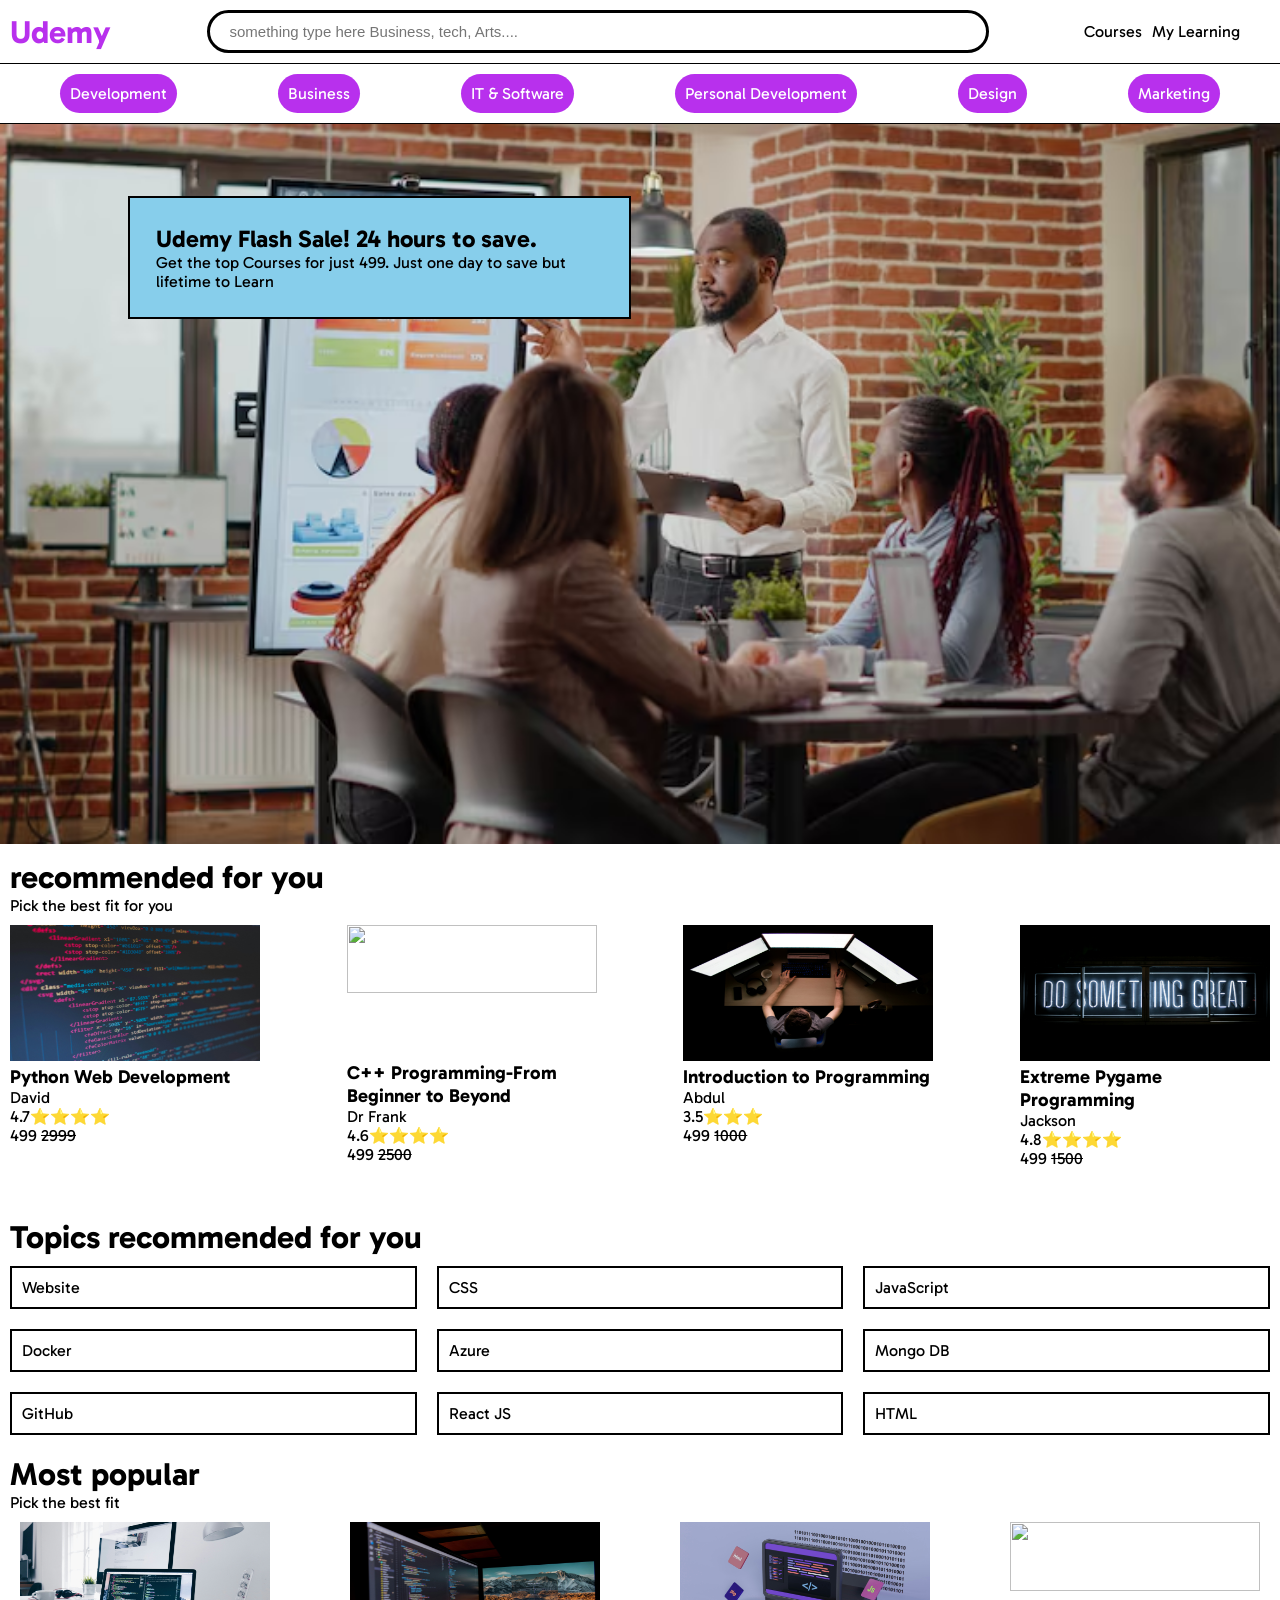
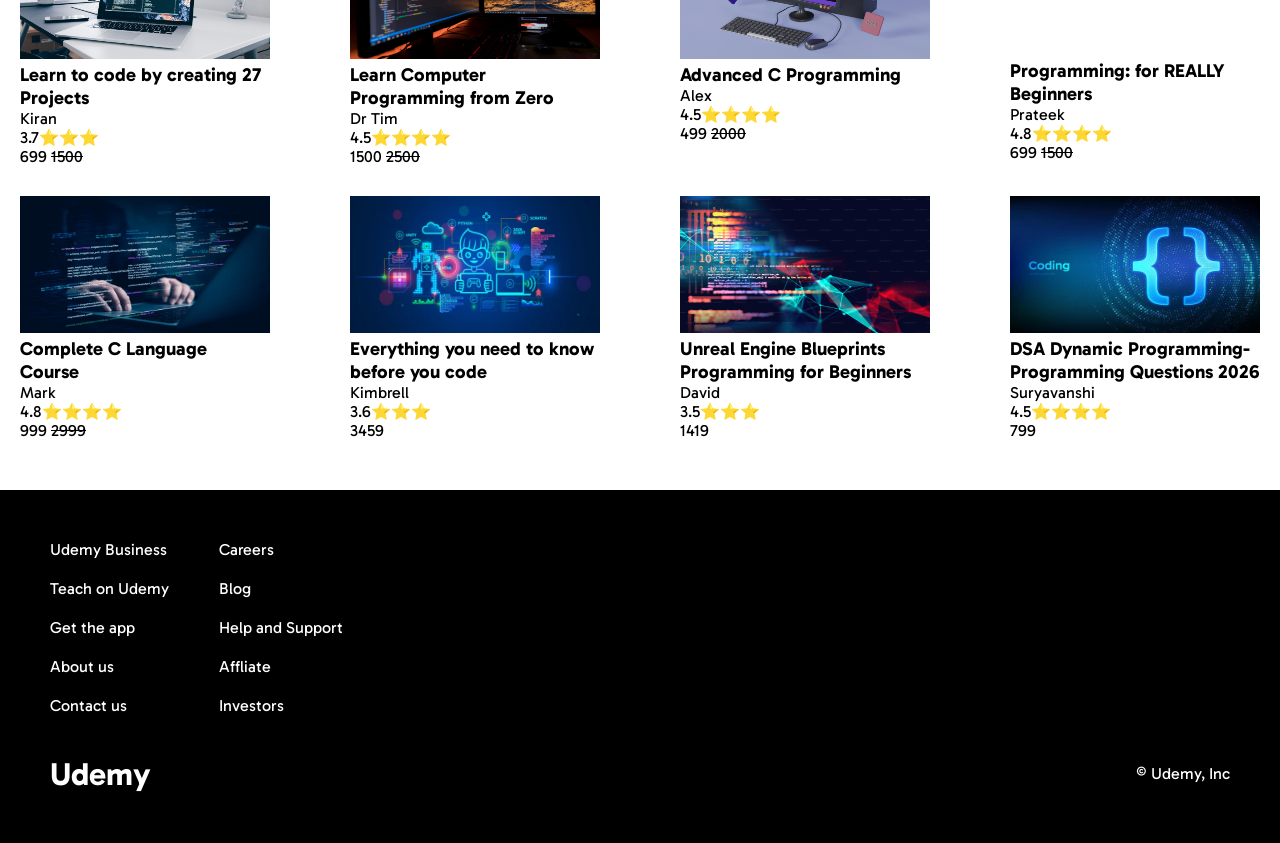
==== index.html @ 059dd9d1 "Updated project structure" ====
<!DOCTYPE html>
<html lang="en">

<head>
    <meta charset="UTF-8">
    <meta name="viewport" content="width=device-width, initial-scale=1.0">
    <title>Udemy</title>
    <link rel="stylesheet" href="style.css">
    <link rel="stylesheet" href="https://cdnjs.cloudflare.com/ajax/libs/font-awesome/7.0.1/css/all.min.css"
        integrity="sha512-2SwdPD6INVrV/lHTZbO2nodKhrnDdJK9/kg2XD1r9uGqPo1cUbujc+IYdlYdEErWNu69gVcYgdxlmVmzTWnetw=="
        crossorigin="anonymous" referrerpolicy="no-referrer" />
    <link rel="preconnect" href="https://fonts.googleapis.com">
    <link rel="preconnect" href="https://fonts.gstatic.com" crossorigin>
    <link href="https://fonts.googleapis.com/css2?family=Gabarito:wght@400..900&display=swap" rel="stylesheet">
</head>

<body>
    <div class="navbar">
        <div class="navbar-s1">
            <h1 class="navbar-s1__title">Udemy</h1>
        </div>
        <div class="navbar-s2">
            <i class="fa-solid fa-magnifying-glass" style="color: rgb(0, 1, 2);"></i>
            <input placeholder="something type here Business, tech, Arts....">
        </div>
        <div class="navbar-s3">
            <p>Courses</p>
            <!-- <p>My Learning</p> -->
             <div class="mylearning">
                <P>My Learning</P>
                <div class="mylearning__popup">
                    <p>You didn't purchase anything yet</p>

                </div>
             </div>
            <i class="fa-solid fa-cart-shopping" style="color: rgb(0, 1, 2);"></i>
            <i class="fa-solid fa-bell" style="color: rgb(0, 1, 2);"></i>
            <i class="fa-solid fa-user" style="color: rgb(0, 1, 2);"></i>
        </div>

    </div>
    <div class="catagories">
        <p>Development</p>
        <p>Business</p>
        <p>IT & Software</p>
        <p>Personal Development</p>
        <p>Design</p>
        <p>Marketing</p>

    </div>
    <div class="sale-image">
        <img src="./image/sales-image.jpg" alt="sale Image">
        <div class="sale-image__offer">
            <h2>Udemy Flash Sale! 24 hours to save.</h2>
            <p>Get the top Courses for just 499. Just one day to save but lifetime to Learn</p>

        </div>

    </div>
    <div class="recommended">
        <h1 class="recommended__title">recommended for you</h1>
        <p>Pick the best fit for you</p>
        <div class="recommended__container">
            <div class="course-card">
                <img src="./image/c1.jpg">
                <h3>Python Web Development</h3>
                <p>David</p>
                <p>4.7⭐⭐⭐⭐</p>
                <p>499 <del>2999</del></p>

            </div>
            <div class="course-card">
                <img src="./image/c2.jpg">
                <h3>C++ Programming-From Beginner to Beyond</h3>
                <p>Dr Frank</p>
                <p>4.6⭐⭐⭐⭐</p>
                <p>499 <del>2500</del></p>

            </div>
            <div class="course-card">
                <img src="./image/c3.jpg">
                <h3>Introduction to Programming</h3>
                <p>Abdul</p>
                <p>3.5⭐⭐⭐</p>
                <p>499 <del>1000</del></p>

            </div>
            <div class="course-card">
                <img src="./image/c4.jpg">
                <h3>Extreme Pygame Programming</h3>
                <p>Jackson</p>
                <p>4.8⭐⭐⭐⭐</p>
                <p>499 <del>1500</del></p>

            </div>

        </div>

    </div>
    <div class="topics">
        <h1 class="topics__tittle">Topics recommended for you</h1>
        <div class="topics__container">
            <p>Website</p>
            <p>CSS</p>
            <p>JavaScript</p>
            <p>Docker</p>
            <p>Azure</p>
            <p>Mongo DB</p>
            <p>GitHub</p>
            <p>React JS</p>
            <p>HTML</p>
        </div>

    </div>
    <div class="popular">
        <h1 class="popular__title">Most popular</h1>
        <p class="popular__subtitle">Pick the best fit</p>
        <div class="popular__container">
            <div class="course-card">
                <img src="./image/c5.jpg">
                <h3>Learn to code by creating 27 Projects</h3>
                <p>Kiran</p>
                <p>3.7⭐⭐⭐</p>
                <p>699 <del>1500</del></p>

            </div>
            <div class="course-card">
                <img src="./image/c6.jpg">
                <h3>Learn Computer Programming from Zero</h3>
                <p>Dr Tim</p>
                <p>4.5⭐⭐⭐⭐</p>
                <p>1500 <del>2500</del></p>

            </div>
            <div class="course-card">
                <img src="./image/c7.jpg">
                <h3>Advanced C Programming</h3>
                <p>Alex</p>
                <p>4.5⭐⭐⭐⭐</p>
                <p>499 <del>2000</del></p>

            </div>
            <div class="course-card">
                <img src="./image/c8.jpg">
                <h3>Programming: for REALLY Beginners</h3>
                <p>Prateek</p>
                <p>4.8⭐⭐⭐⭐</p>
                <p>699 <del>1500</del></p>

            </div>


            <div class="course-card">
                <img src="./image/c9.jpg">
                <h3> Complete C Language Course</h3>
                <p>Mark</p>
                <p>4.8⭐⭐⭐⭐</p>
                <p>999 <del>2999</del></p>

            </div>
            <div class="course-card">
                <img src="./image/c10.jpg">
                <h3>Everything you need to know before you code</h3>
                <p>Kimbrell</p>
                <p>3.6⭐⭐⭐</p>
                <p>3459</p>

            </div>
            <div class="course-card">
                <img src="./image/c11.jpg">
                <h3>Unreal Engine Blueprints Programming for Beginners</h3>
                <p>David</p>
                <p>3.5⭐⭐⭐</p>
                <p>1419</p>

            </div>
            <div class="course-card">
                <img src="./image/c12.jpg">
                <h3>DSA Dynamic Programming-Programming Questions 2026</h3>
                <p>Suryavanshi</p>
                <p>4.5⭐⭐⭐⭐</p>
                <p>799</p>

            </div>

        </div>

    </div>
    <div class="footer">
        <div class="footer_1">
            <div class="footer_1__s1">
                <p>Udemy Business</p>
                <p>Teach on Udemy</p>
                <p>Get the app</p>
                <p>About us</p>
                <p>Contact us</p>

            </div>
            <div class="footer_1__s2">
                <p>Careers</p>
                <p>Blog</p>
                <p>Help and Support</p>
                <p>Affliate</p>
                <p>Investors</p>

            </div>

        </div>
        <div class="footer_2">
            <h1>Udemy</h1>
            <p>&copy; Udemy, Inc</p>

        </div>
    </div>
</body>

</html>
---- style.css ----
* {
    margin: 0;
    padding: 0;
}

body {
    font-family: "Gabarito", sans-serif;
}

.navbar {
    padding: 10px;
    display: flex;
    justify-content: space-between;
    border-bottom: solid black 1px;
    gap: 10px;
    align-items: center;
    position: sticky;
    top: 0;
    background-color: white;
    z-index: 1;
}

.navbar-s1__title {
    color: #B830ED;
}

.navbar-s2 {
    padding: 10px;
    border: solid black;
    border-radius: 30px;
    width: 60%;
    display: flex;
    gap: 10px;
    align-items: center;
}

.navbar-s2 input {
    border: none;
    width: 100%;
    font-size: 15px;
    background-color: transparent;
}

.navbar-s2 input:focus {
    outline: none;
}

.navbar-s3 {
    display: flex;
    gap: 10px;
    align-items: center;
}
/*My Learning Popup*/
.mylearning{
position: relative;
cursor: pointer;
}
.mylearning__popup{
    position: absolute;
    background-color: white;
    border: solid black 1px;
    width: 100px;
    top: 150%;
    padding: 20px;
    right: 0;
    display: none;
}
.mylearning:hover .mylearning__popup{
    display: block;
}

.catagories {
    display: flex;
    padding: 10px;
    border-bottom: solid black 1px;
    justify-content: space-around;


}

.catagories p {
    background-color: #B830ED;
    color: white;
    padding: 10px;
    border-radius: 30px;
}
.sale-image{
    position: relative;
}

.sale-image img {
    width: 100%;
    object-fit: cover;
}
.sale-image__offer{
    width: 35%;
    border: solid black 2px;
    background-color: skyblue;
    padding: 2%;
    position: absolute;
    top: 10%;
    left: 10%;
}

.recommended {
    padding: 10px;
}

.recommended__container {
    display: flex;
    justify-content: space-between;
    margin-top: 10px;
    flex-wrap: wrap;

}

.course-card {
    width: 250px;


}

.course-card img {
    width: 100%;
    height: 50%;

}

.topics {
    padding: 10px;
}

.topics__container {
    display: flex;
    gap: 20px;
    margin-top: 10px;
    flex-wrap: wrap;
}

.topics__container p {
    flex-basis: 25%;
    padding: 10px;
    flex-grow: 1;
    border: solid black 2px;
}

.popular {
    padding: 10px;
}

.popular__container {
    display: flex;
    justify-content: space-between;
    margin: 10px;
    flex-wrap: wrap;
}
.footer{
    padding: 30px;
    color: white;
    background-color: black;
}
.footer_1{
    display: flex;
    gap: 10px;
}
.footer_1 p{
    margin: 20px;
}
.footer_2{
    display: flex;
    justify-content: space-between;
    margin: 20px;
    align-items: center;
}
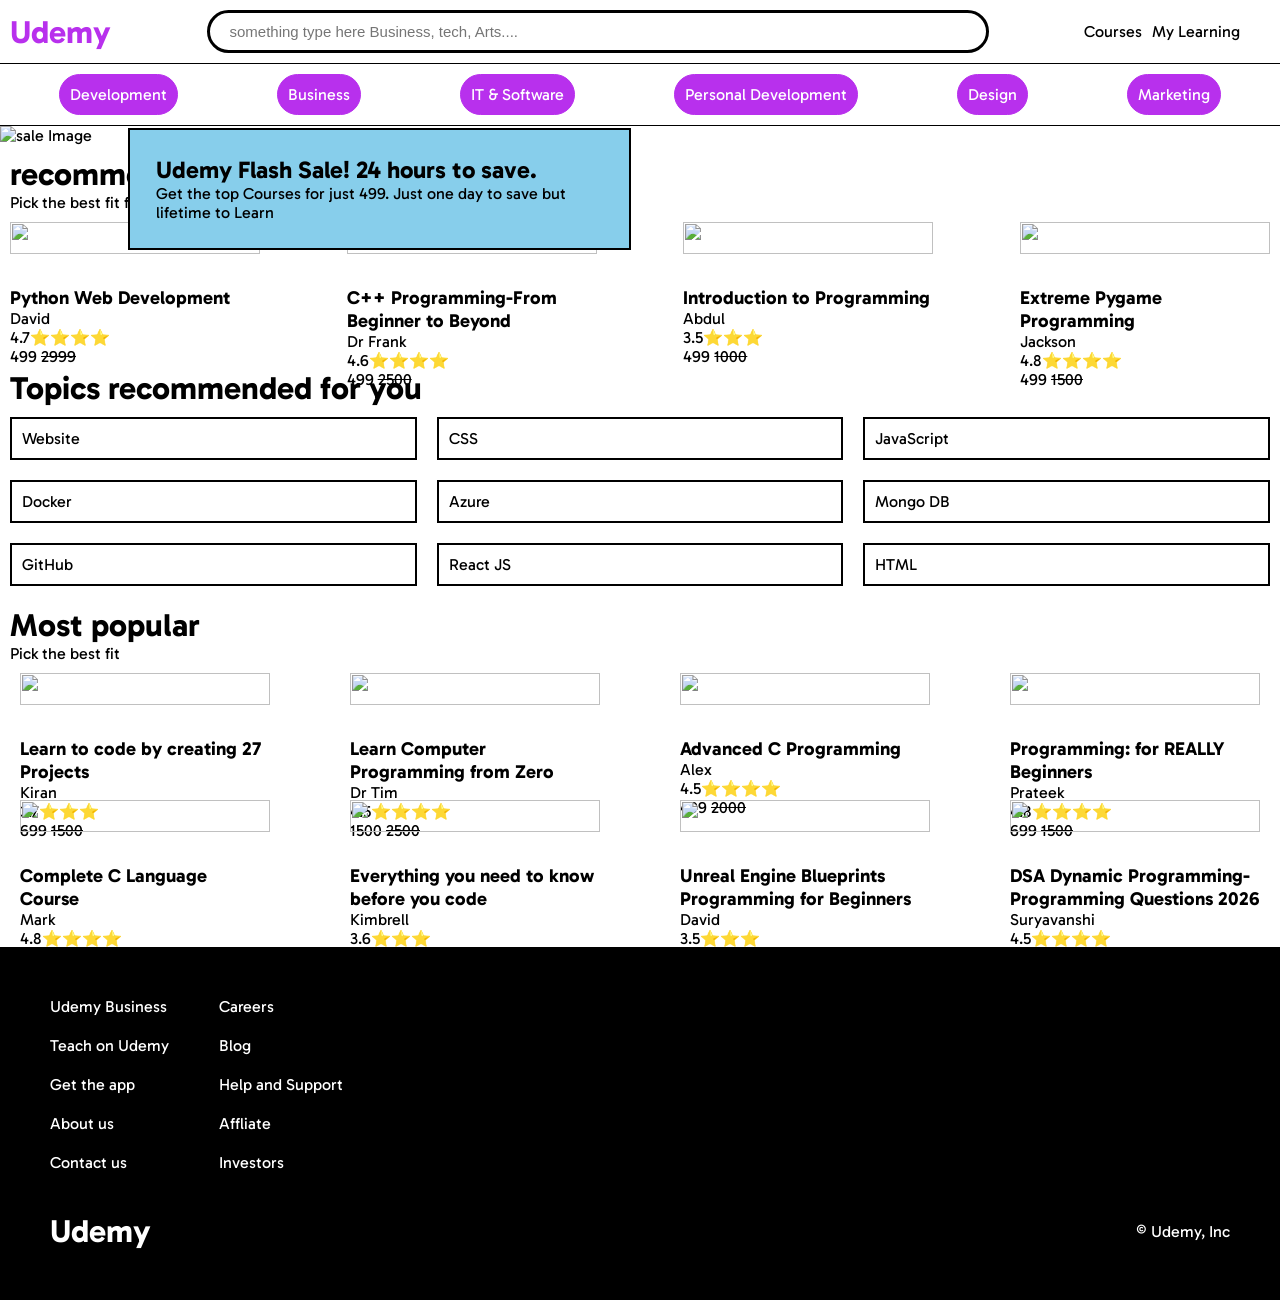
==== commit 93eb96ab: "Added favicon" ====
--- a/index.html
+++ b/index.html
@@ -5,6 +5,7 @@
     <meta charset="UTF-8">
     <meta name="viewport" content="width=device-width, initial-scale=1.0">
     <title>Udemy</title>
+    <link rel="icon" href="favicon.ico" type="image/x-icon">
     <link rel="stylesheet" href="style.css">
     <link rel="stylesheet" href="https://cdnjs.cloudflare.com/ajax/libs/font-awesome/7.0.1/css/all.min.css"
         integrity="sha512-2SwdPD6INVrV/lHTZbO2nodKhrnDdJK9/kg2XD1r9uGqPo1cUbujc+IYdlYdEErWNu69gVcYgdxlmVmzTWnetw=="
--- a/style.css
+++ b/style.css
@@ -83,6 +83,14 @@
     color: white;
     padding: 10px;
     border-radius: 30px;
+    cursor: pointer;
+    border:solid #B830ED 1px;
+}
+.catagories p:hover{
+    transition: 1s;
+    background-color: transparent;
+    color: black;
+    border:solid #B830ED 1px;
 }
 .sale-image{
     position: relative;
@@ -100,6 +108,20 @@
     position: absolute;
     top: 10%;
     left: 10%;
+    animation-name: zoom;
+    animation-duration: 2s;
+    opacity: 0;
+    animation-fill-mode: forwards;
+}
+@keyframes zoom{
+    0%{
+transform: scale(0);
+opacity: 1;
+    }
+    100%{
+transform: scale(1);
+opacity: 1;
+    }
 }
 
 .recommended {
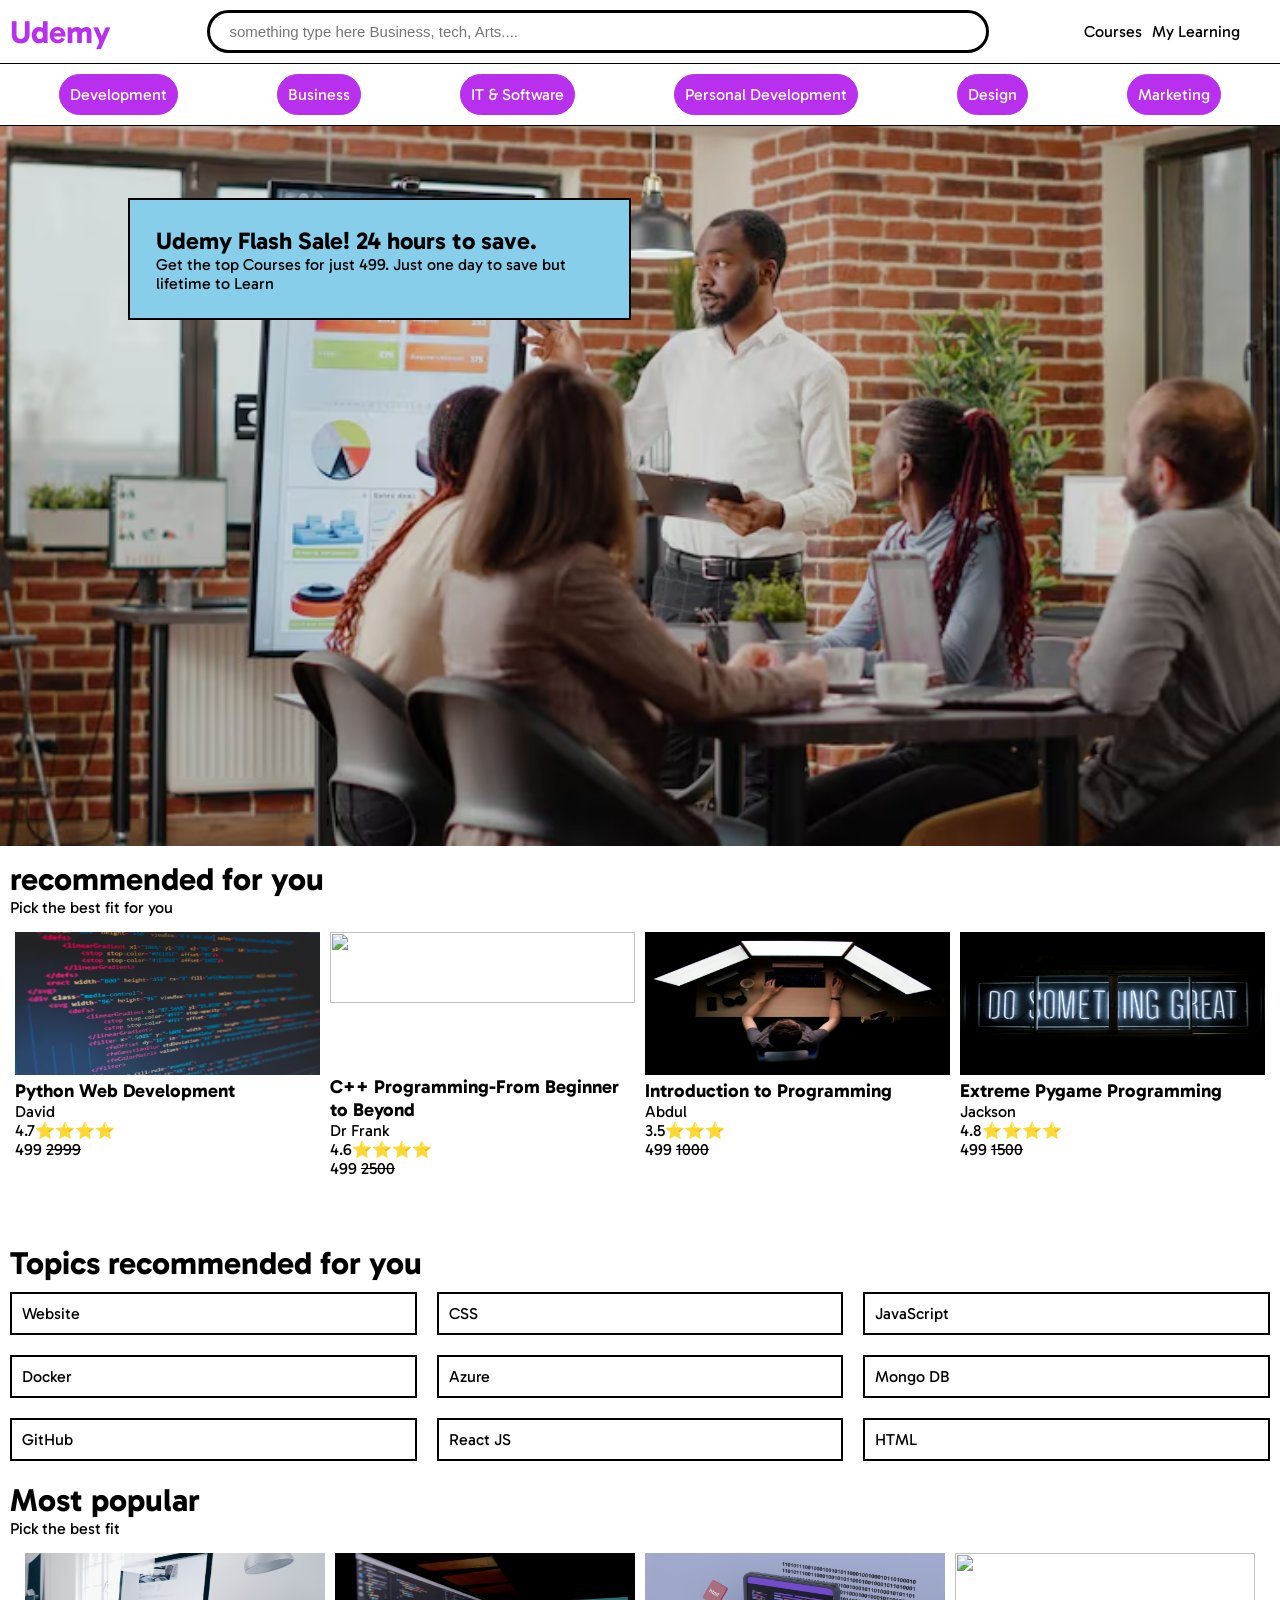
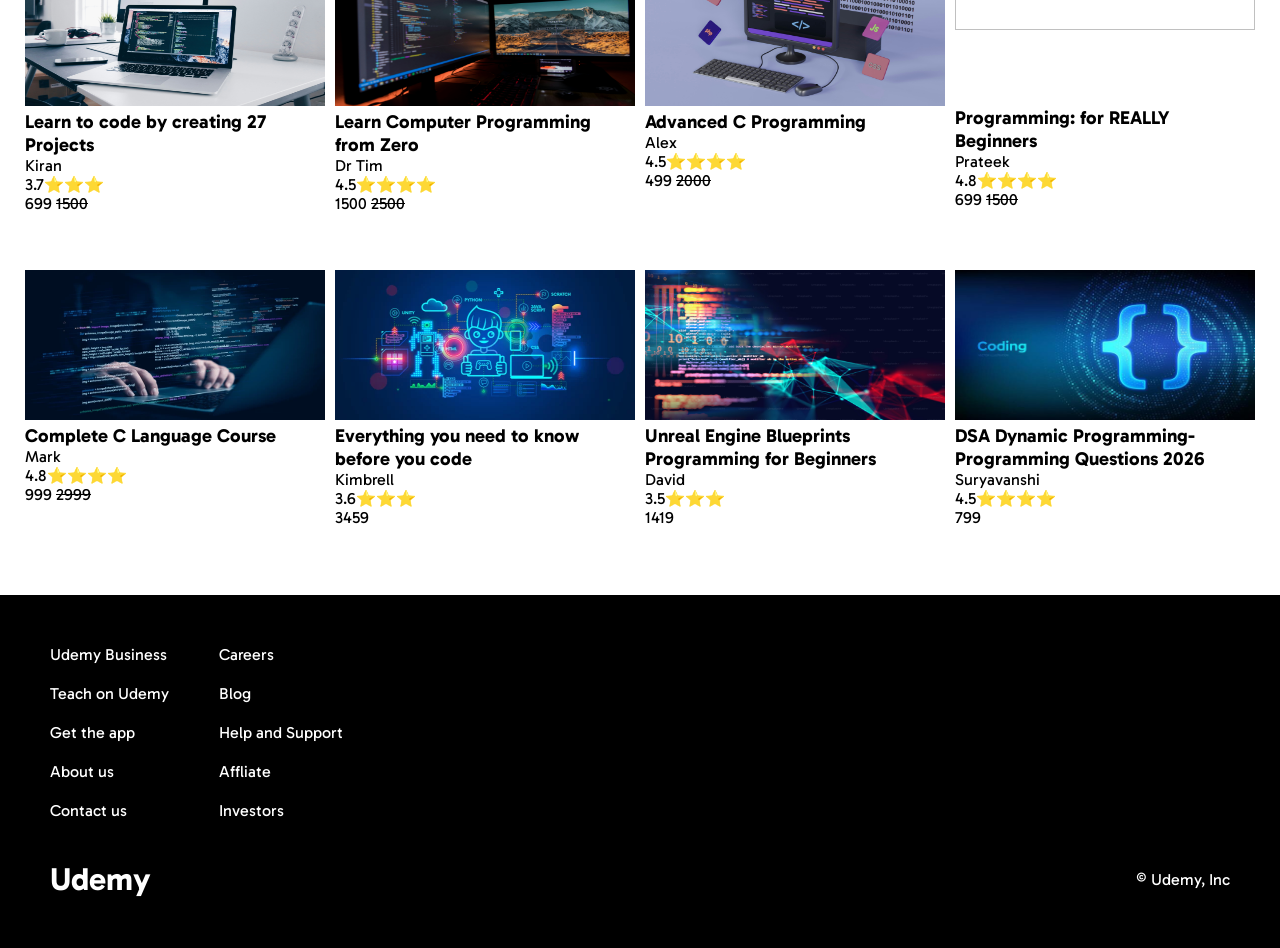
==== commit ecd9b683: "updated media queries" ====
--- a/index.html
+++ b/index.html
@@ -33,10 +33,14 @@
                     <p>You didn't purchase anything yet</p>
 
                 </div>
+    
              </div>
             <i class="fa-solid fa-cart-shopping" style="color: rgb(0, 1, 2);"></i>
             <i class="fa-solid fa-bell" style="color: rgb(0, 1, 2);"></i>
             <i class="fa-solid fa-user" style="color: rgb(0, 1, 2);"></i>
+        </div>
+        <div class="navbar-s4">
+<i class="fa-solid fa-bars" style="color: rgb(0, 1, 2);"></i>
         </div>
 
     </div>
@@ -63,7 +67,7 @@
         <p>Pick the best fit for you</p>
         <div class="recommended__container">
             <div class="course-card">
-                <img src="./image/c1.jpg">
+                <img src="image/c1.jpg">
                 <h3>Python Web Development</h3>
                 <p>David</p>
                 <p>4.7⭐⭐⭐⭐</p>
--- a/style.css
+++ b/style.css
@@ -49,6 +49,9 @@
     display: flex;
     gap: 10px;
     align-items: center;
+}
+.navbar-s4{
+    display: none;
 }
 /*My Learning Popup*/
 .mylearning{
@@ -137,7 +140,9 @@
 }
 
 .course-card {
-    width: 250px;
+    flex-grow: 1;
+    flex-basis: 20%;
+    margin: 5px;
 
 
 }
@@ -193,4 +198,24 @@
     justify-content: space-between;
     margin: 20px;
     align-items: center;
+}
+/*Media Queries*/
+@media screen and (max-width: 800px){
+    body{
+        font-size: 10px;
+    }
+}
+@media screen and (max-width: 600px){
+    .course-card{
+        flex-basis: 40%;
+    }
+    .catagories{
+        display: none;
+    }
+    .navbar-s2,.navbar-s3{
+        display: none;
+    }
+    .navbar-s4{
+        display: block;
+    }
 }
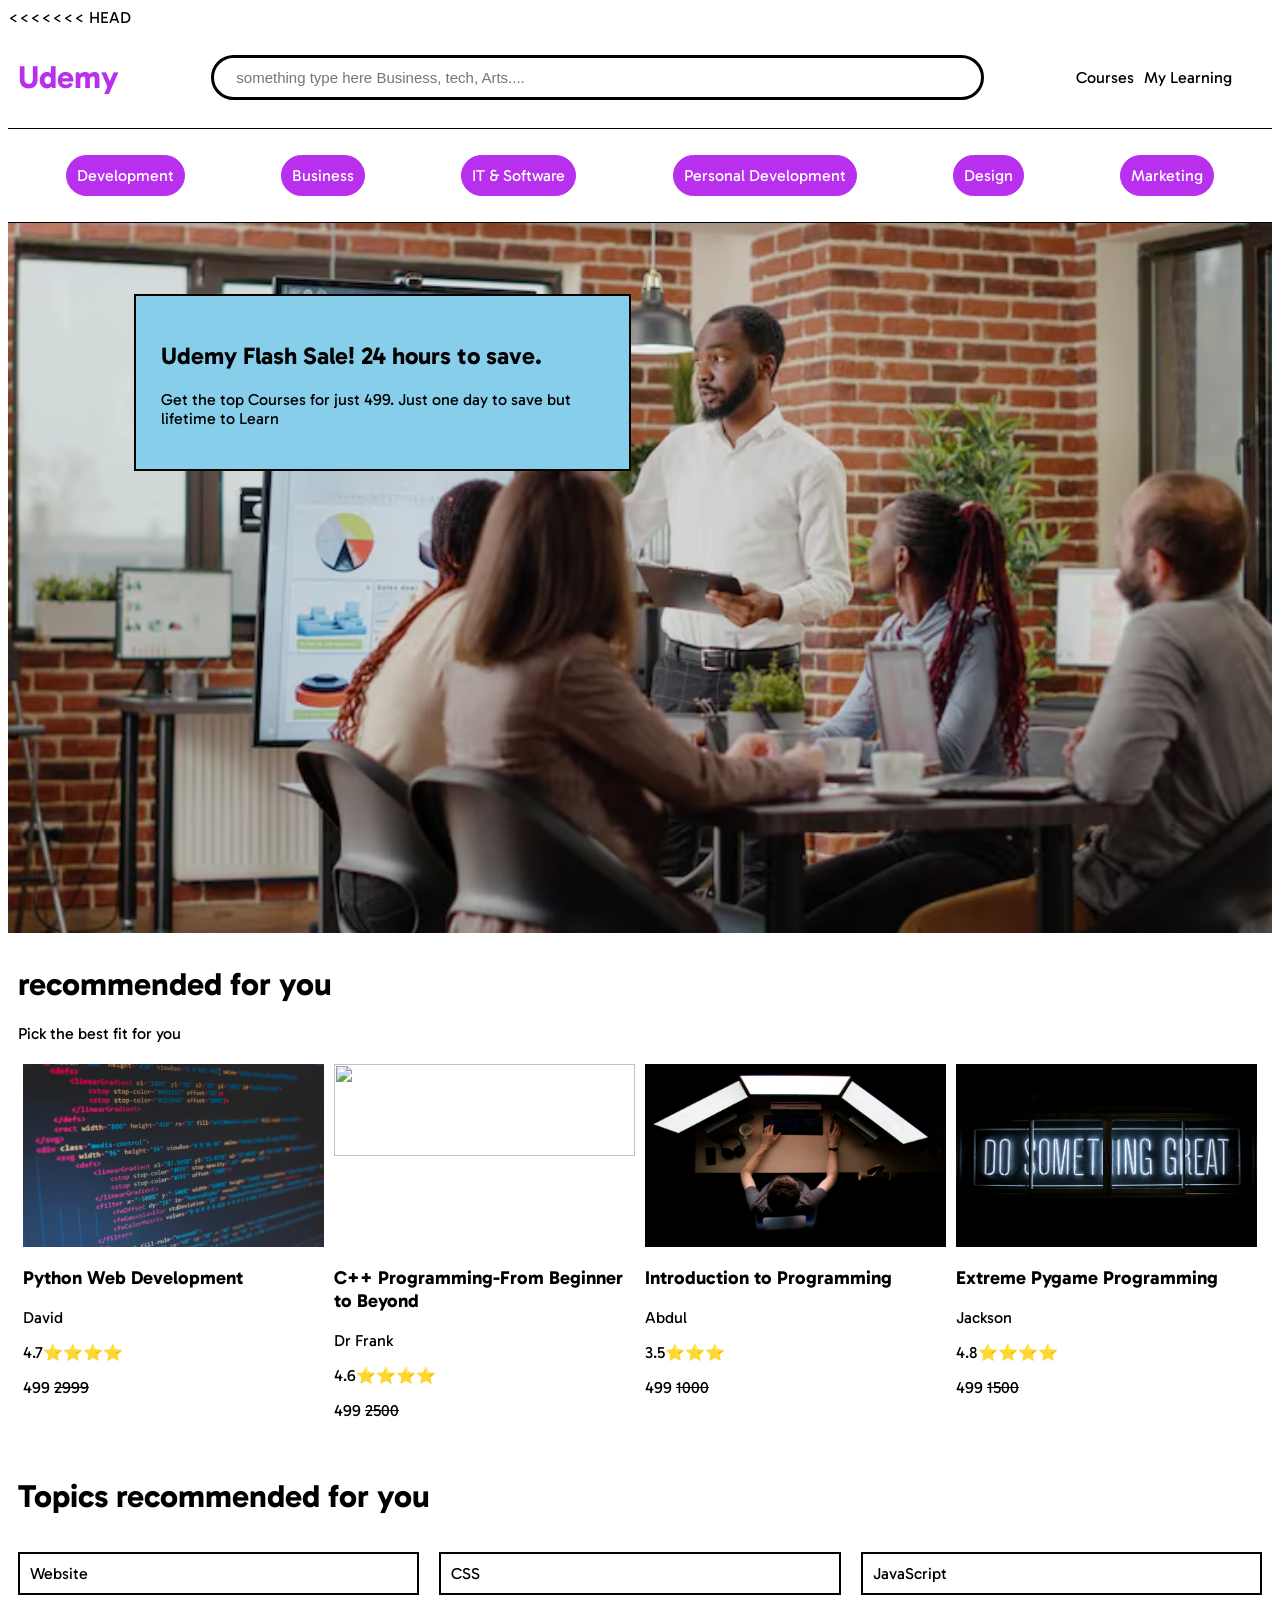
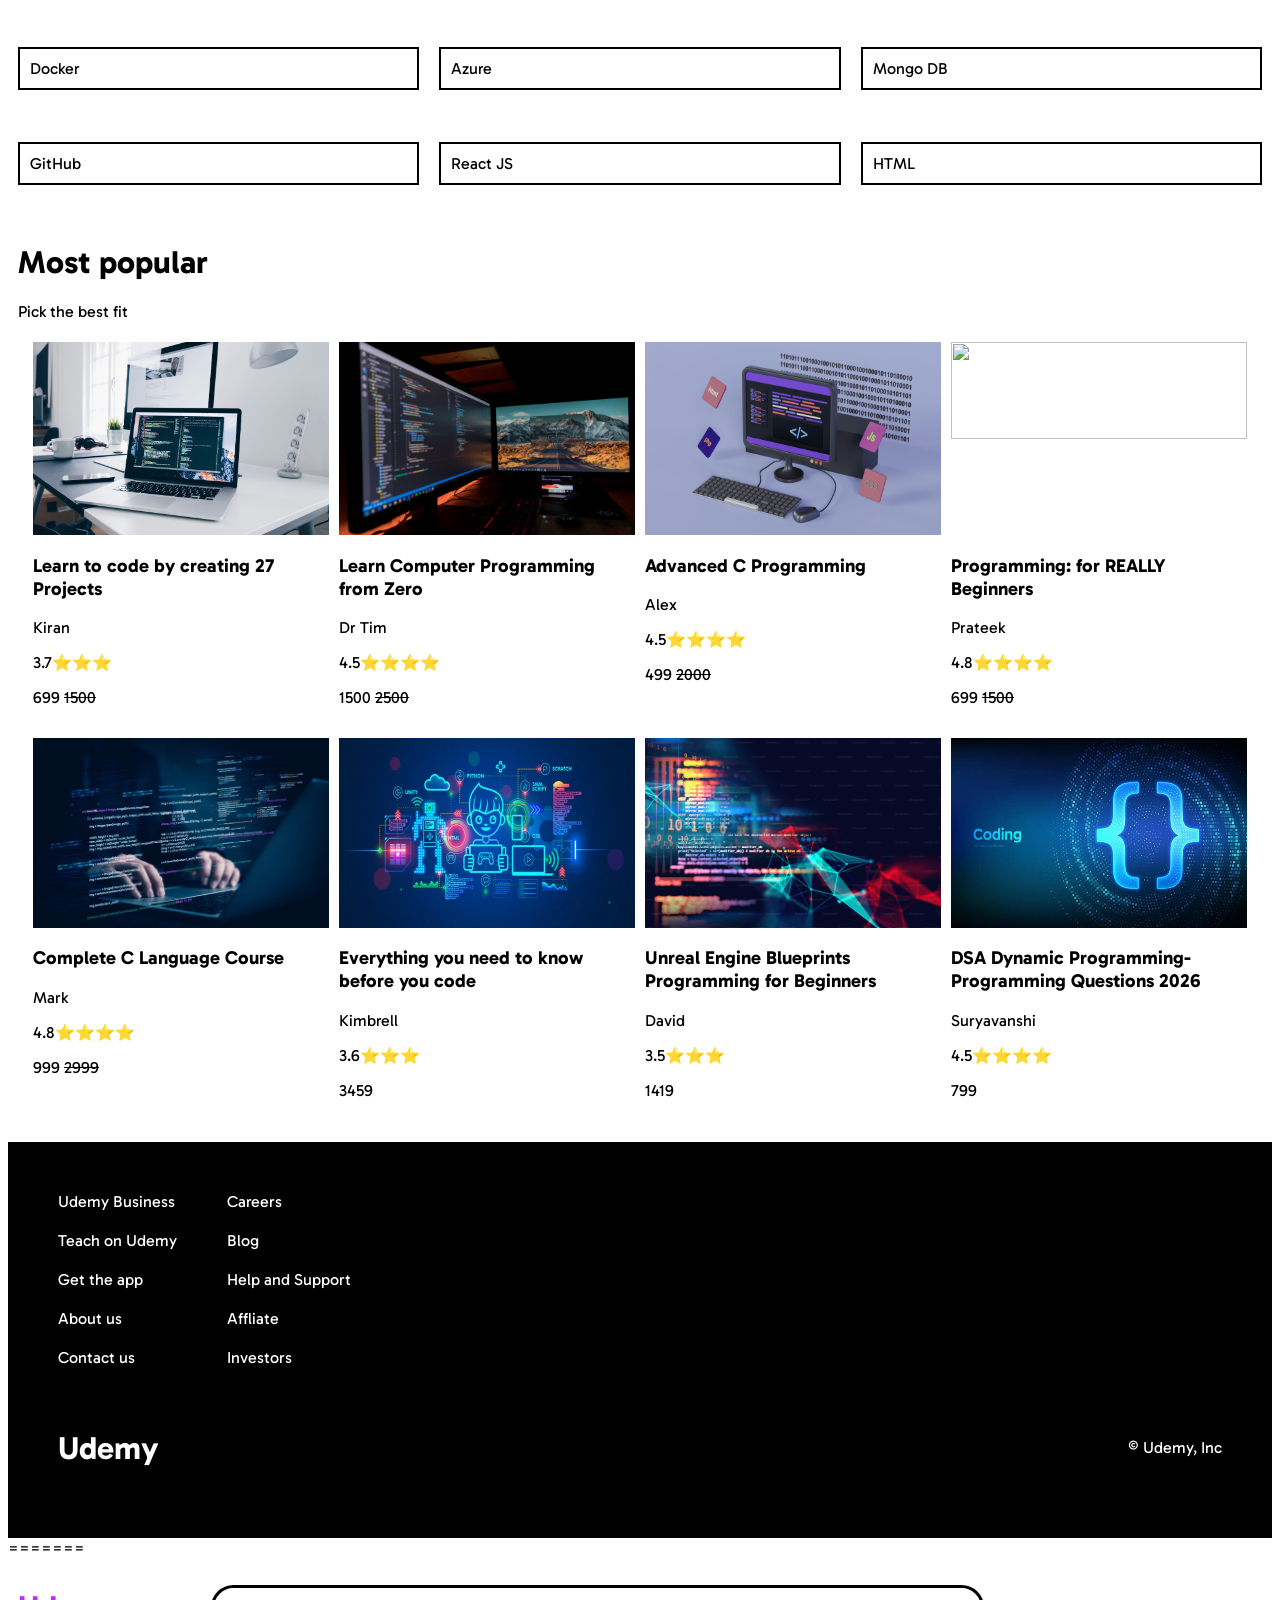
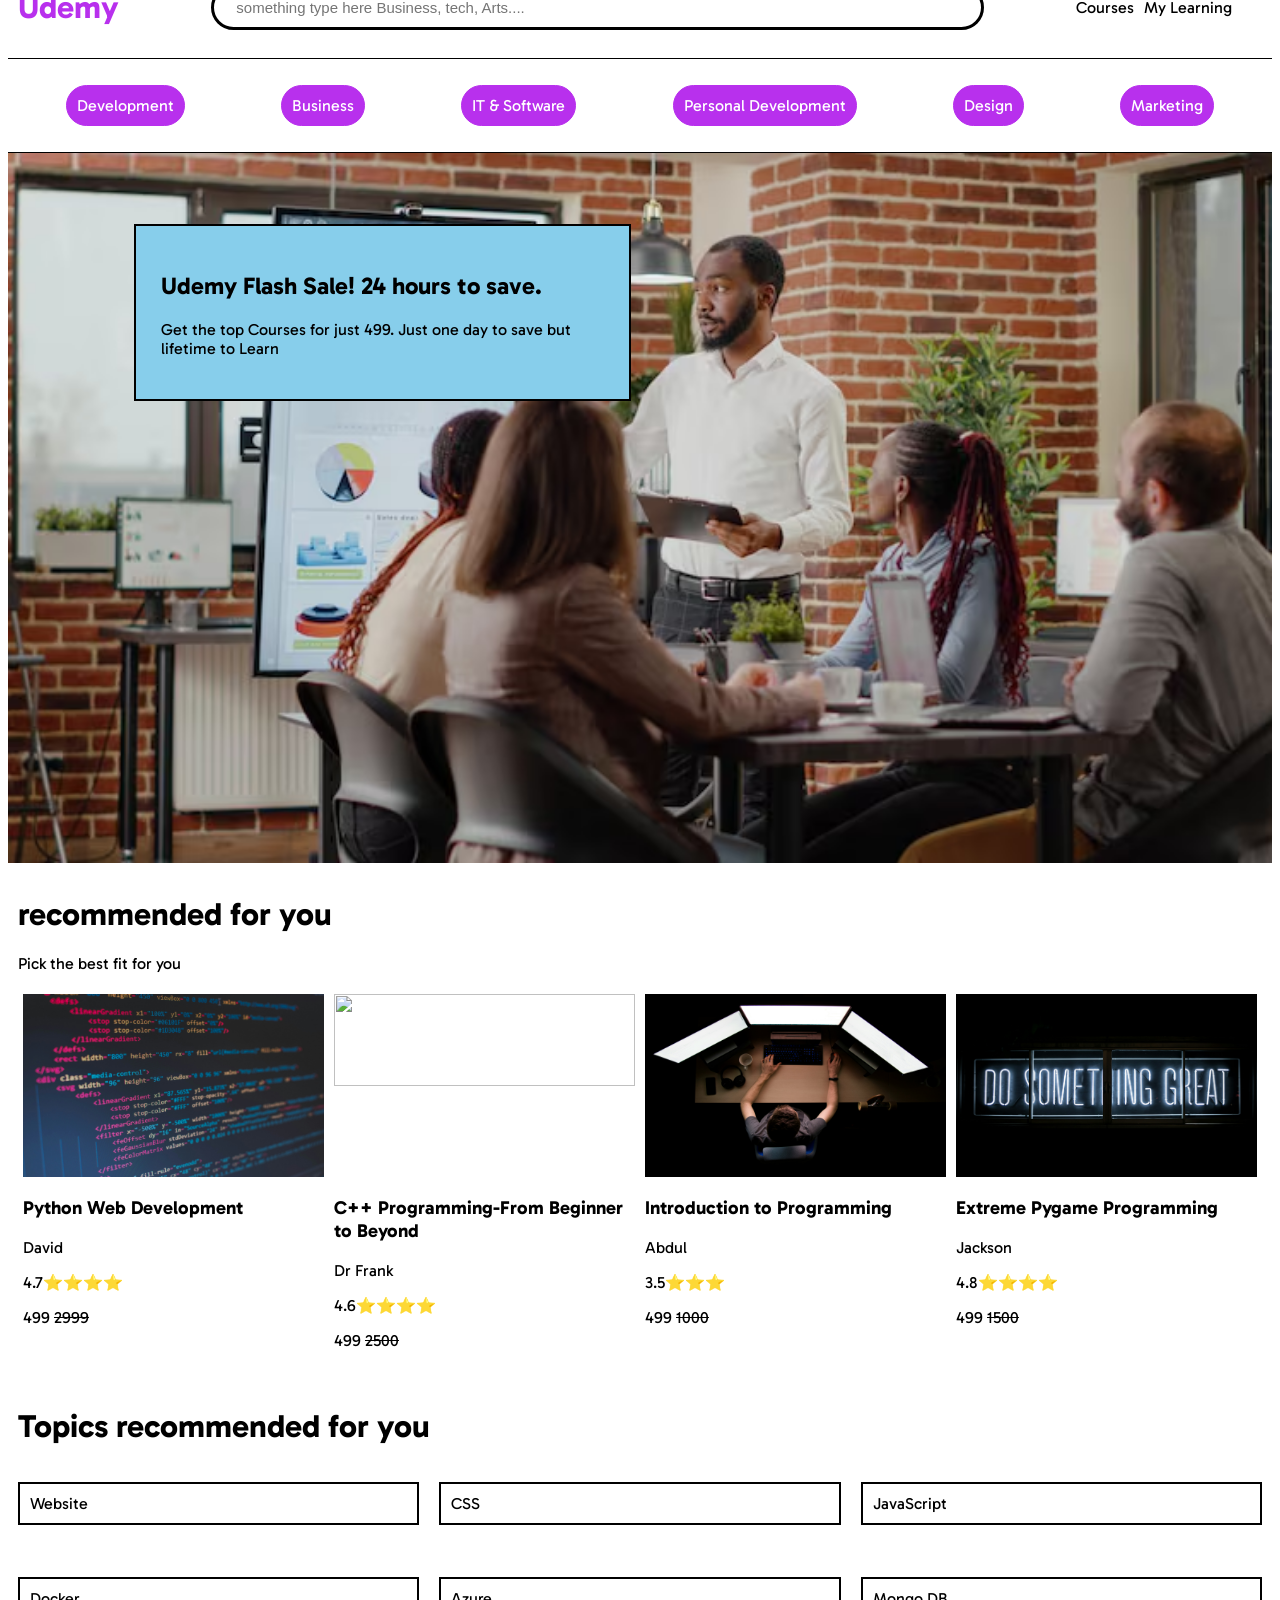
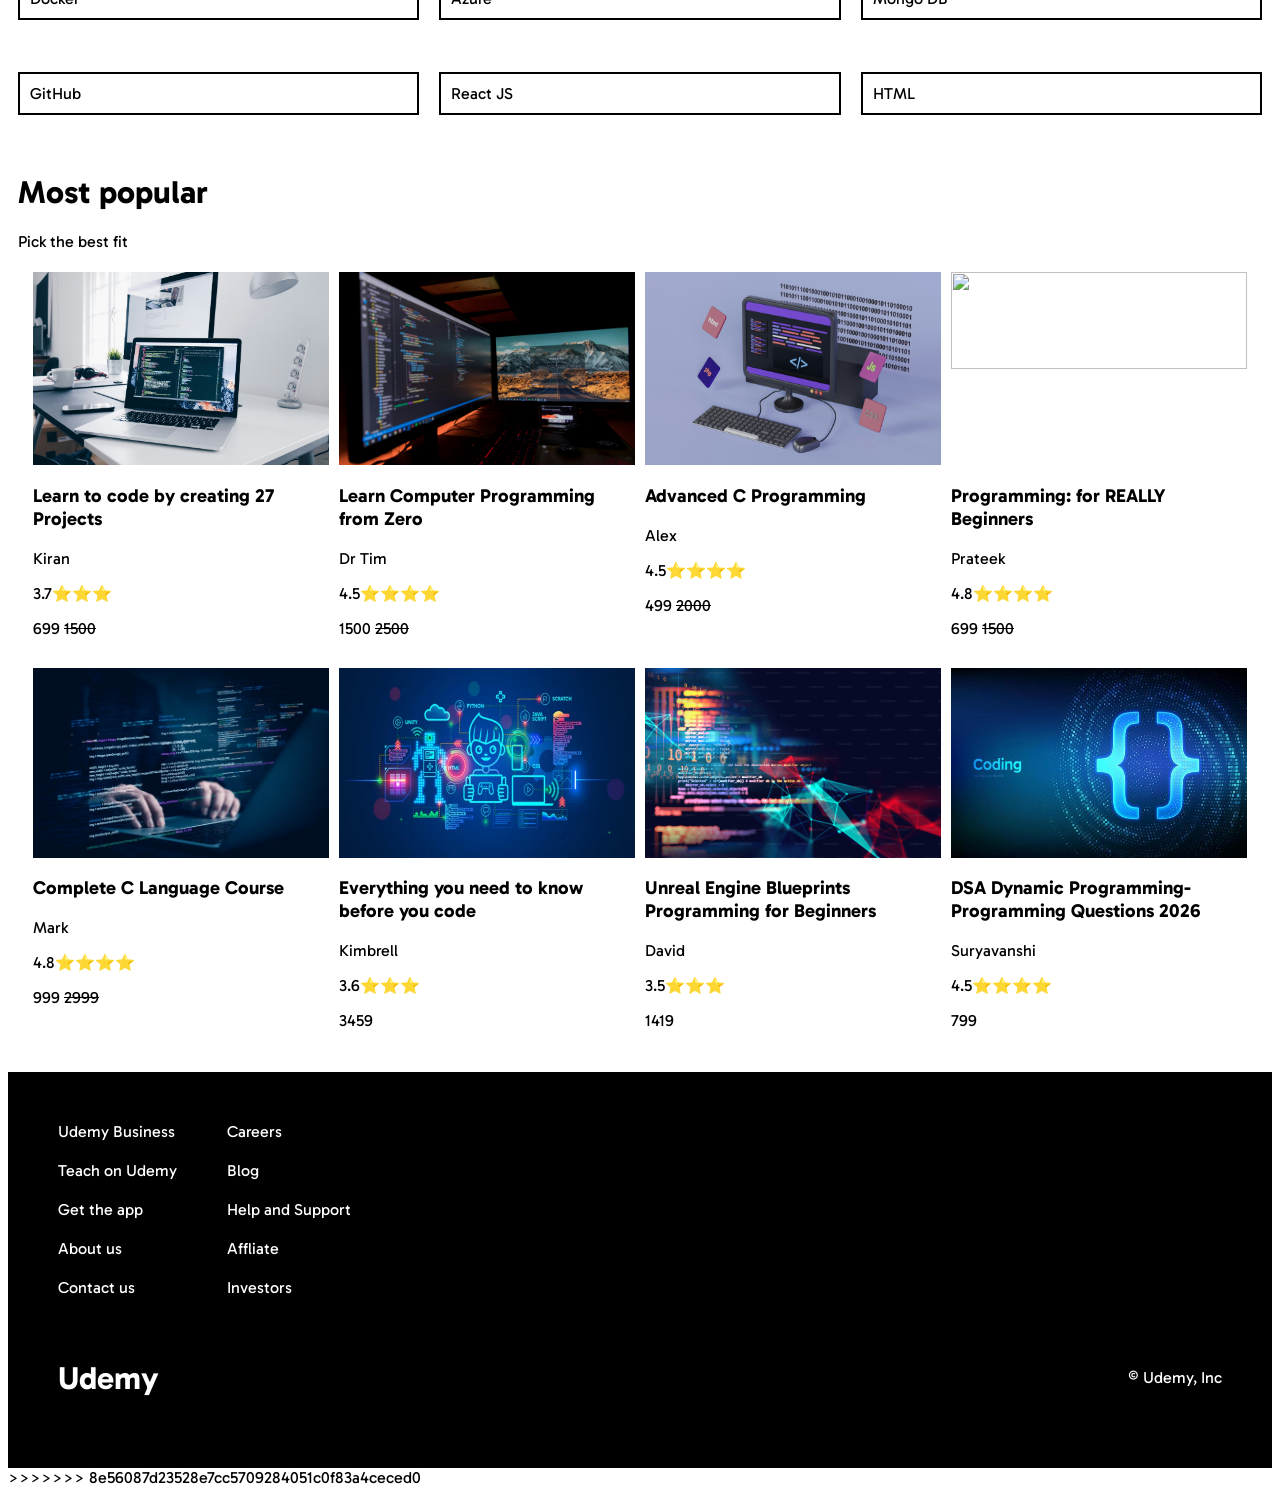
==== commit f45feb38: "fix merge conflict" ====
--- a/index.html
+++ b/index.html
@@ -1,3 +1,4 @@
+<<<<<<< HEAD
 <!DOCTYPE html>
 <html lang="en">
 
@@ -219,4 +220,223 @@
     </div>
 </body>
 
+=======
+<!DOCTYPE html>
+<html lang="en">
+
+<head>
+    <meta charset="UTF-8">
+    <meta name="viewport" content="width=device-width, initial-scale=1.0">
+    <title>Udemy</title>
+    <link rel="icon" href="favicon.ico" type="image/x-icon">
+    <link rel="stylesheet" href="style.css">
+    <link rel="stylesheet" href="https://cdnjs.cloudflare.com/ajax/libs/font-awesome/7.0.1/css/all.min.css"
+        integrity="sha512-2SwdPD6INVrV/lHTZbO2nodKhrnDdJK9/kg2XD1r9uGqPo1cUbujc+IYdlYdEErWNu69gVcYgdxlmVmzTWnetw=="
+        crossorigin="anonymous" referrerpolicy="no-referrer" />
+    <link rel="preconnect" href="https://fonts.googleapis.com">
+    <link rel="preconnect" href="https://fonts.gstatic.com" crossorigin>
+    <link href="https://fonts.googleapis.com/css2?family=Gabarito:wght@400..900&display=swap" rel="stylesheet">
+</head>
+
+<body>
+    <div class="navbar">
+        <div class="navbar-s1">
+            <h1 class="navbar-s1__title">Udemy</h1>
+        </div>
+        <div class="navbar-s2">
+            <i class="fa-solid fa-magnifying-glass" style="color: rgb(0, 1, 2);"></i>
+            <input placeholder="something type here Business, tech, Arts....">
+        </div>
+        <div class="navbar-s3">
+            <p>Courses</p>
+            <!-- <p>My Learning</p> -->
+             <div class="mylearning">
+                <P>My Learning</P>
+                <div class="mylearning__popup">
+                    <p>You didn't purchase anything yet</p>
+
+                </div>
+             </div>
+            <i class="fa-solid fa-cart-shopping" style="color: rgb(0, 1, 2);"></i>
+            <i class="fa-solid fa-bell" style="color: rgb(0, 1, 2);"></i>
+            <i class="fa-solid fa-user" style="color: rgb(0, 1, 2);"></i>
+        </div>
+
+    </div>
+    <div class="catagories">
+        <p>Development</p>
+        <p>Business</p>
+        <p>IT & Software</p>
+        <p>Personal Development</p>
+        <p>Design</p>
+        <p>Marketing</p>
+
+    </div>
+    <div class="sale-image">
+        <img src="./image/sales-image.jpg" alt="sale Image">
+        <div class="sale-image__offer">
+            <h2>Udemy Flash Sale! 24 hours to save.</h2>
+            <p>Get the top Courses for just 499. Just one day to save but lifetime to Learn</p>
+
+        </div>
+
+    </div>
+    <div class="recommended">
+        <h1 class="recommended__title">recommended for you</h1>
+        <p>Pick the best fit for you</p>
+        <div class="recommended__container">
+            <div class="course-card">
+                <img src="./image/c1.jpg">
+                <h3>Python Web Development</h3>
+                <p>David</p>
+                <p>4.7⭐⭐⭐⭐</p>
+                <p>499 <del>2999</del></p>
+
+            </div>
+            <div class="course-card">
+                <img src="./image/c2.jpg">
+                <h3>C++ Programming-From Beginner to Beyond</h3>
+                <p>Dr Frank</p>
+                <p>4.6⭐⭐⭐⭐</p>
+                <p>499 <del>2500</del></p>
+
+            </div>
+            <div class="course-card">
+                <img src="./image/c3.jpg">
+                <h3>Introduction to Programming</h3>
+                <p>Abdul</p>
+                <p>3.5⭐⭐⭐</p>
+                <p>499 <del>1000</del></p>
+
+            </div>
+            <div class="course-card">
+                <img src="./image/c4.jpg">
+                <h3>Extreme Pygame Programming</h3>
+                <p>Jackson</p>
+                <p>4.8⭐⭐⭐⭐</p>
+                <p>499 <del>1500</del></p>
+
+            </div>
+
+        </div>
+
+    </div>
+    <div class="topics">
+        <h1 class="topics__tittle">Topics recommended for you</h1>
+        <div class="topics__container">
+            <p>Website</p>
+            <p>CSS</p>
+            <p>JavaScript</p>
+            <p>Docker</p>
+            <p>Azure</p>
+            <p>Mongo DB</p>
+            <p>GitHub</p>
+            <p>React JS</p>
+            <p>HTML</p>
+        </div>
+
+    </div>
+    <div class="popular">
+        <h1 class="popular__title">Most popular</h1>
+        <p class="popular__subtitle">Pick the best fit</p>
+        <div class="popular__container">
+            <div class="course-card">
+                <img src="./image/c5.jpg">
+                <h3>Learn to code by creating 27 Projects</h3>
+                <p>Kiran</p>
+                <p>3.7⭐⭐⭐</p>
+                <p>699 <del>1500</del></p>
+
+            </div>
+            <div class="course-card">
+                <img src="./image/c6.jpg">
+                <h3>Learn Computer Programming from Zero</h3>
+                <p>Dr Tim</p>
+                <p>4.5⭐⭐⭐⭐</p>
+                <p>1500 <del>2500</del></p>
+
+            </div>
+            <div class="course-card">
+                <img src="./image/c7.jpg">
+                <h3>Advanced C Programming</h3>
+                <p>Alex</p>
+                <p>4.5⭐⭐⭐⭐</p>
+                <p>499 <del>2000</del></p>
+
+            </div>
+            <div class="course-card">
+                <img src="./image/c8.jpg">
+                <h3>Programming: for REALLY Beginners</h3>
+                <p>Prateek</p>
+                <p>4.8⭐⭐⭐⭐</p>
+                <p>699 <del>1500</del></p>
+
+            </div>
+
+
+            <div class="course-card">
+                <img src="./image/c9.jpg">
+                <h3> Complete C Language Course</h3>
+                <p>Mark</p>
+                <p>4.8⭐⭐⭐⭐</p>
+                <p>999 <del>2999</del></p>
+
+            </div>
+            <div class="course-card">
+                <img src="./image/c10.jpg">
+                <h3>Everything you need to know before you code</h3>
+                <p>Kimbrell</p>
+                <p>3.6⭐⭐⭐</p>
+                <p>3459</p>
+
+            </div>
+            <div class="course-card">
+                <img src="./image/c11.jpg">
+                <h3>Unreal Engine Blueprints Programming for Beginners</h3>
+                <p>David</p>
+                <p>3.5⭐⭐⭐</p>
+                <p>1419</p>
+
+            </div>
+            <div class="course-card">
+                <img src="./image/c12.jpg">
+                <h3>DSA Dynamic Programming-Programming Questions 2026</h3>
+                <p>Suryavanshi</p>
+                <p>4.5⭐⭐⭐⭐</p>
+                <p>799</p>
+
+            </div>
+
+        </div>
+
+    </div>
+    <div class="footer">
+        <div class="footer_1">
+            <div class="footer_1__s1">
+                <p>Udemy Business</p>
+                <p>Teach on Udemy</p>
+                <p>Get the app</p>
+                <p>About us</p>
+                <p>Contact us</p>
+
+            </div>
+            <div class="footer_1__s2">
+                <p>Careers</p>
+                <p>Blog</p>
+                <p>Help and Support</p>
+                <p>Affliate</p>
+                <p>Investors</p>
+
+            </div>
+
+        </div>
+        <div class="footer_2">
+            <h1>Udemy</h1>
+            <p>&copy; Udemy, Inc</p>
+
+        </div>
+    </div>
+</body>
+
+>>>>>>> 8e56087d23528e7cc5709284051c0f83a4ceced0
 </html>
--- a/style.css
+++ b/style.css
@@ -1,3 +1,4 @@
+<<<<<<< HEAD
 * {
     margin: 0;
     padding: 0;
@@ -217,5 +218,4 @@
     }
     .navbar-s4{
         display: block;
-    }
-}+    }}
--- a/style.css
+++ b/style.css
@@ -1,3 +1,4 @@
+<<<<<<< HEAD
 * {
     margin: 0;
     padding: 0;
@@ -217,5 +218,4 @@
     }
     .navbar-s4{
         display: block;
-    }
-}+    }}
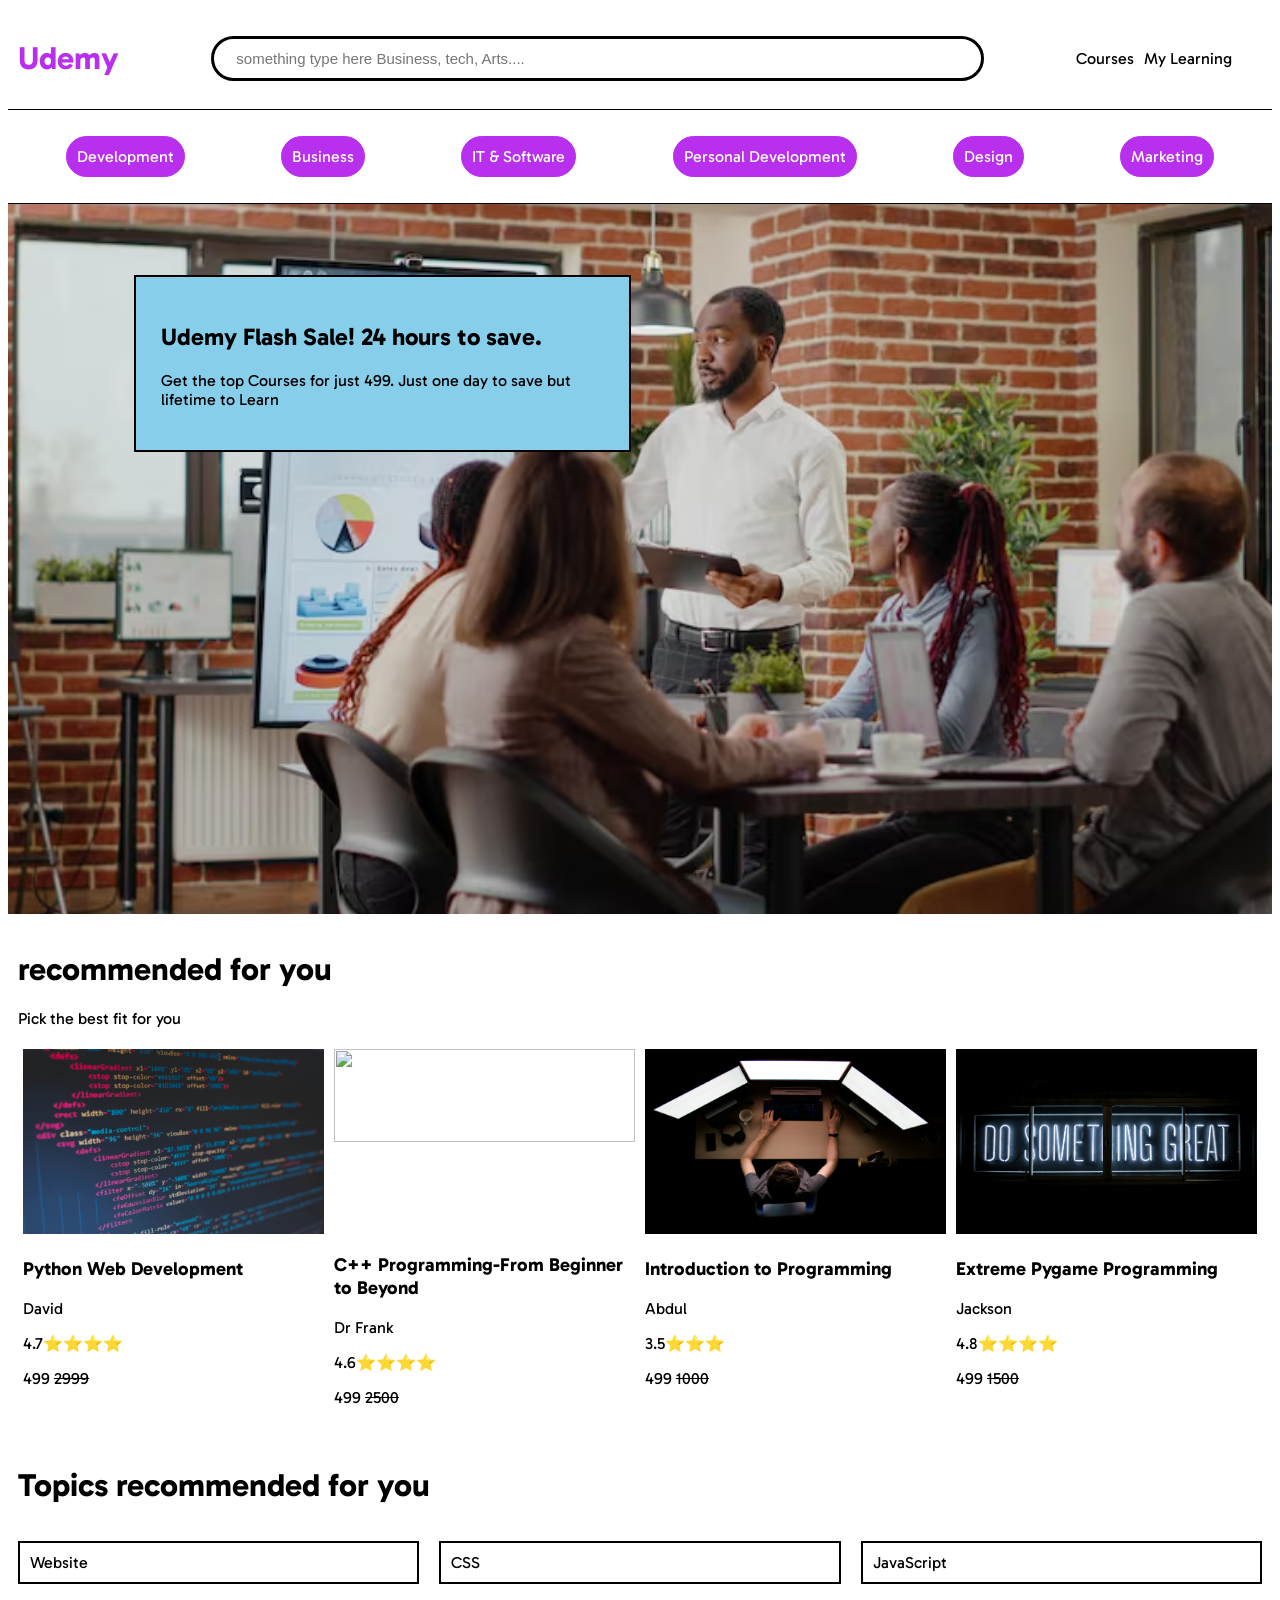
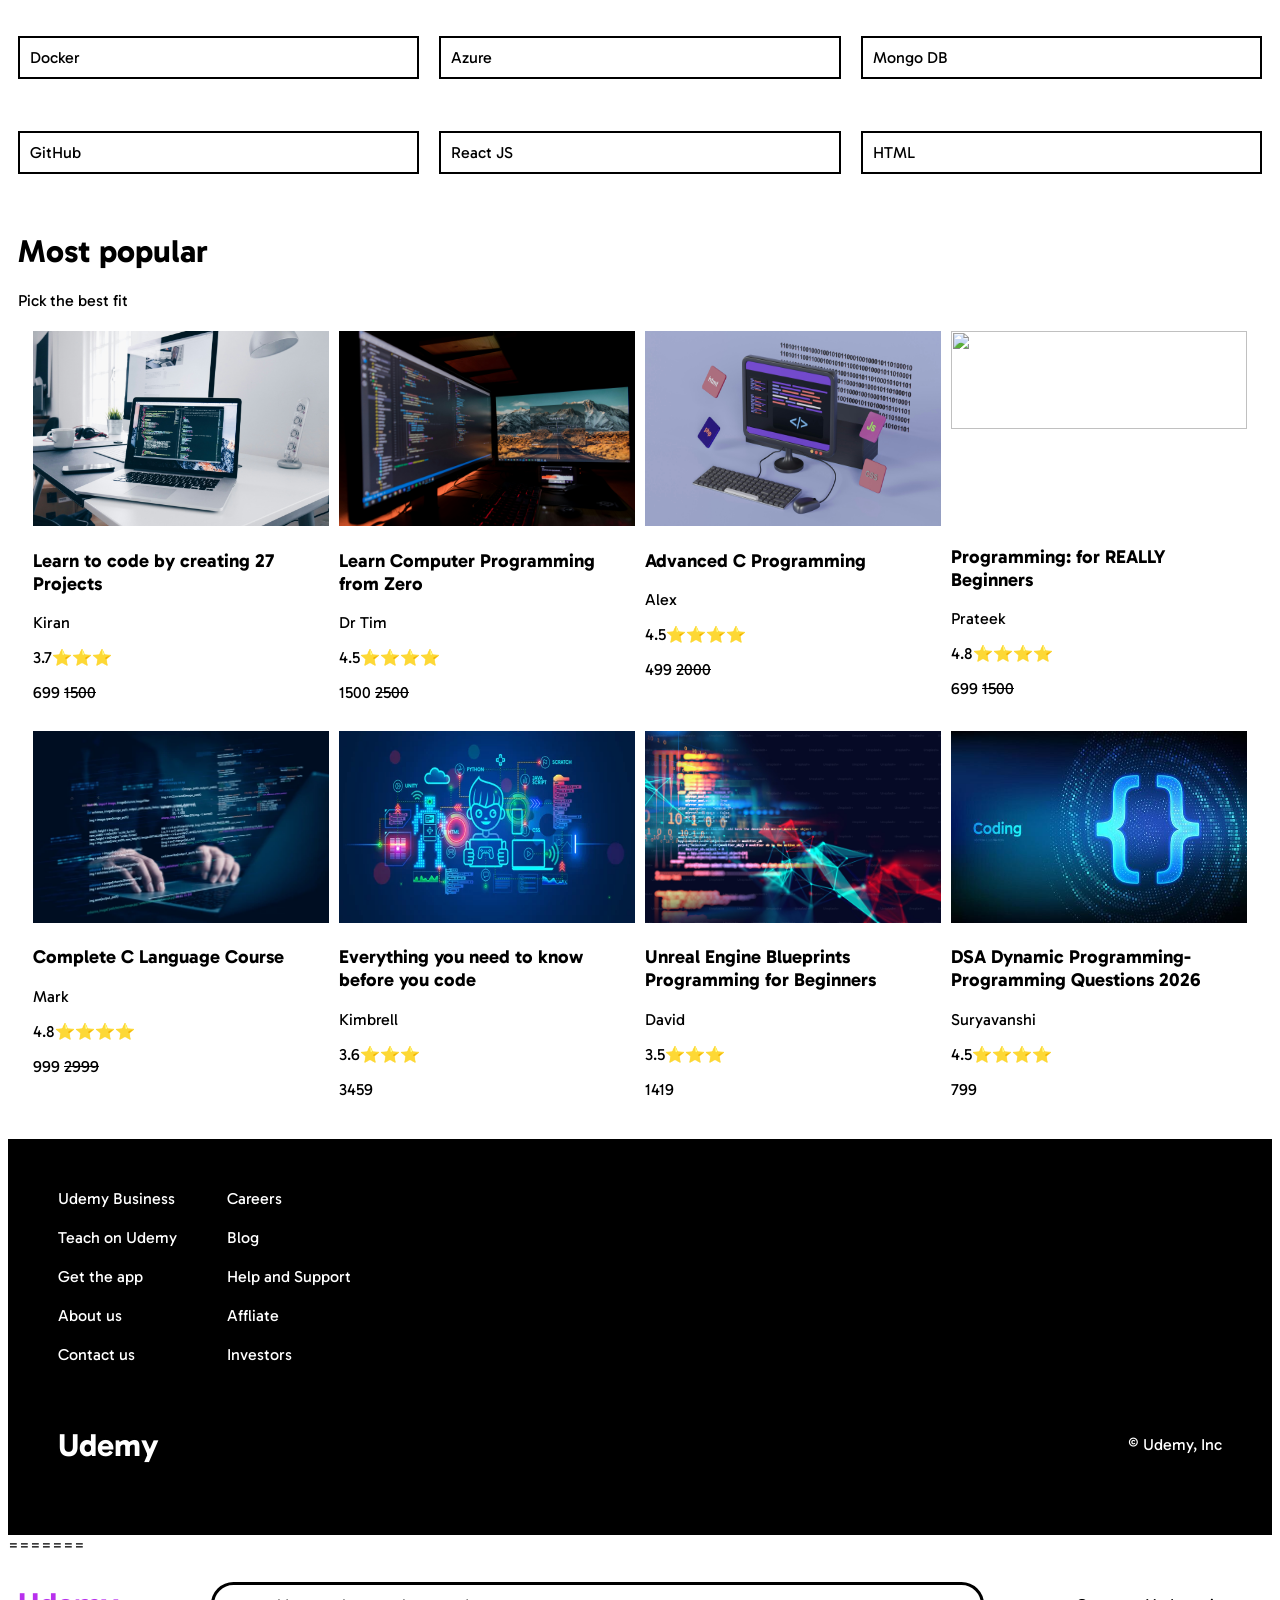
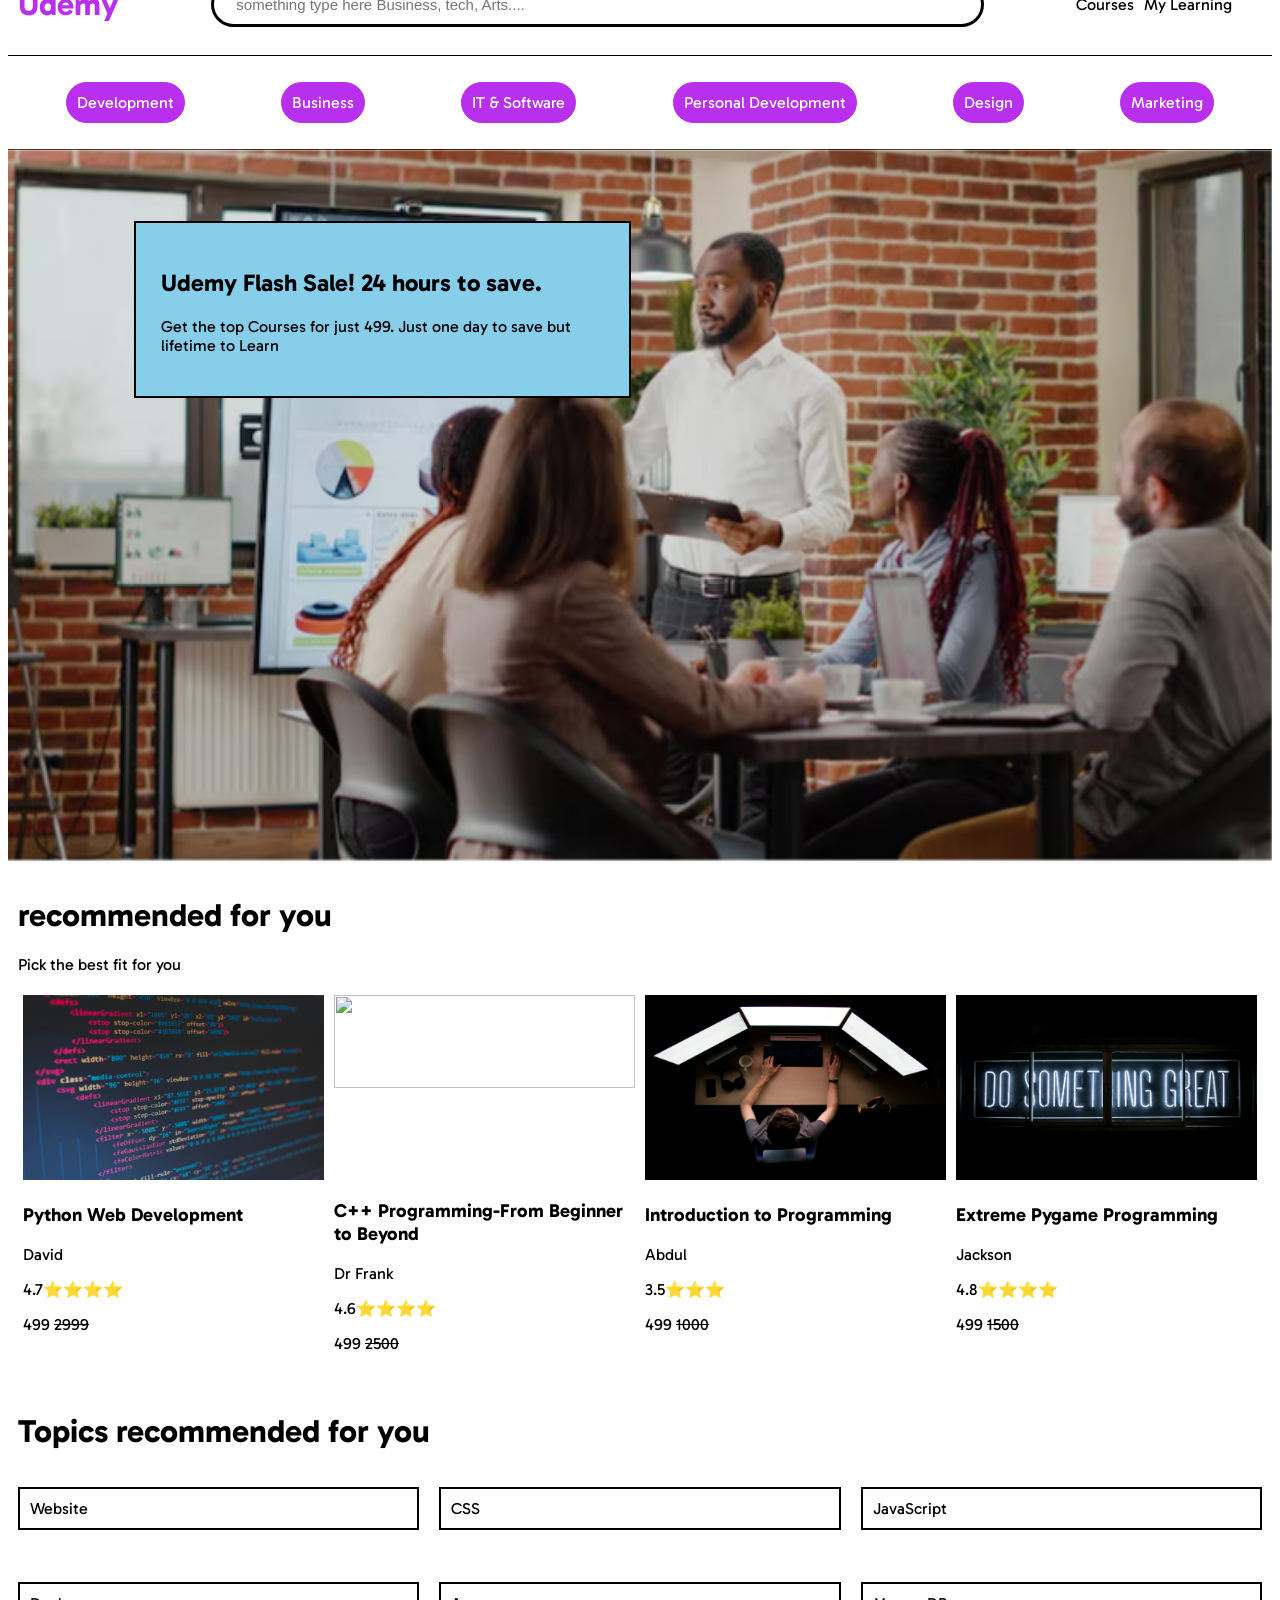
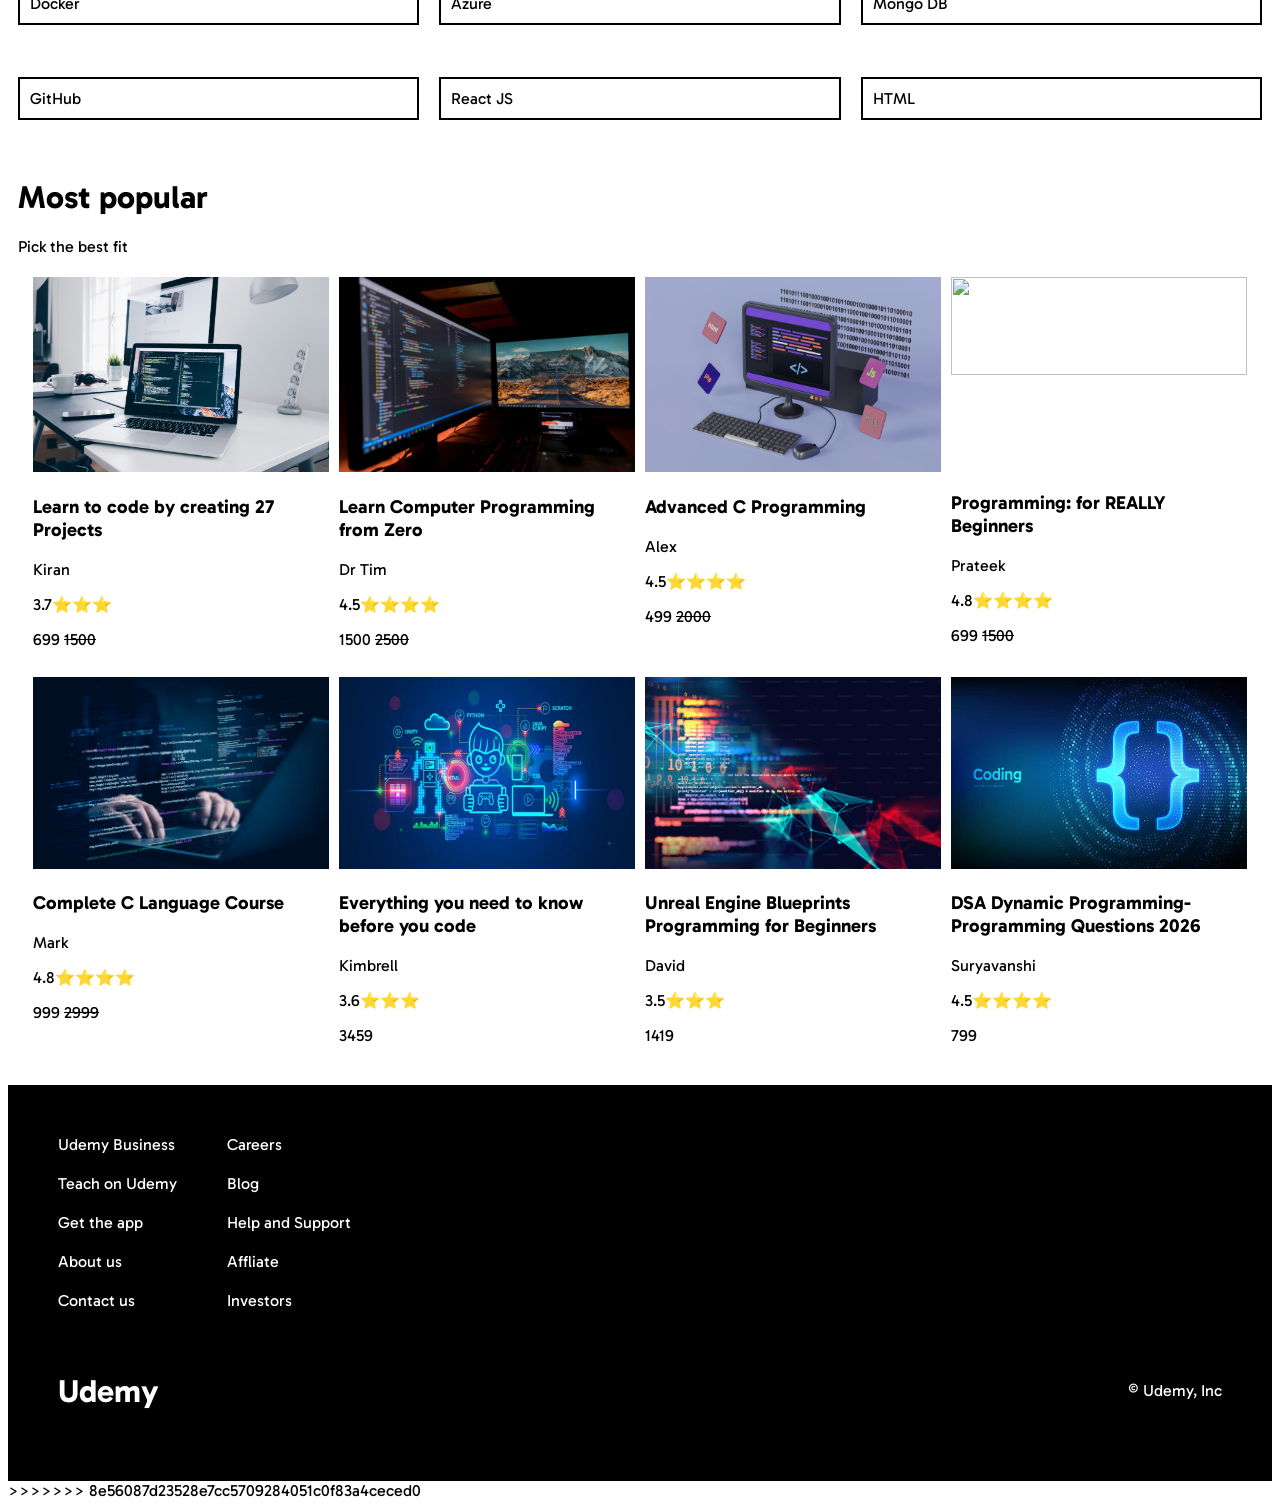
==== commit 5286bab5: "updated media queries" ====
--- a/index.html
+++ b/index.html
@@ -1,4 +1,4 @@
-<<<<<<< HEAD
+
 <!DOCTYPE html>
 <html lang="en">
 
